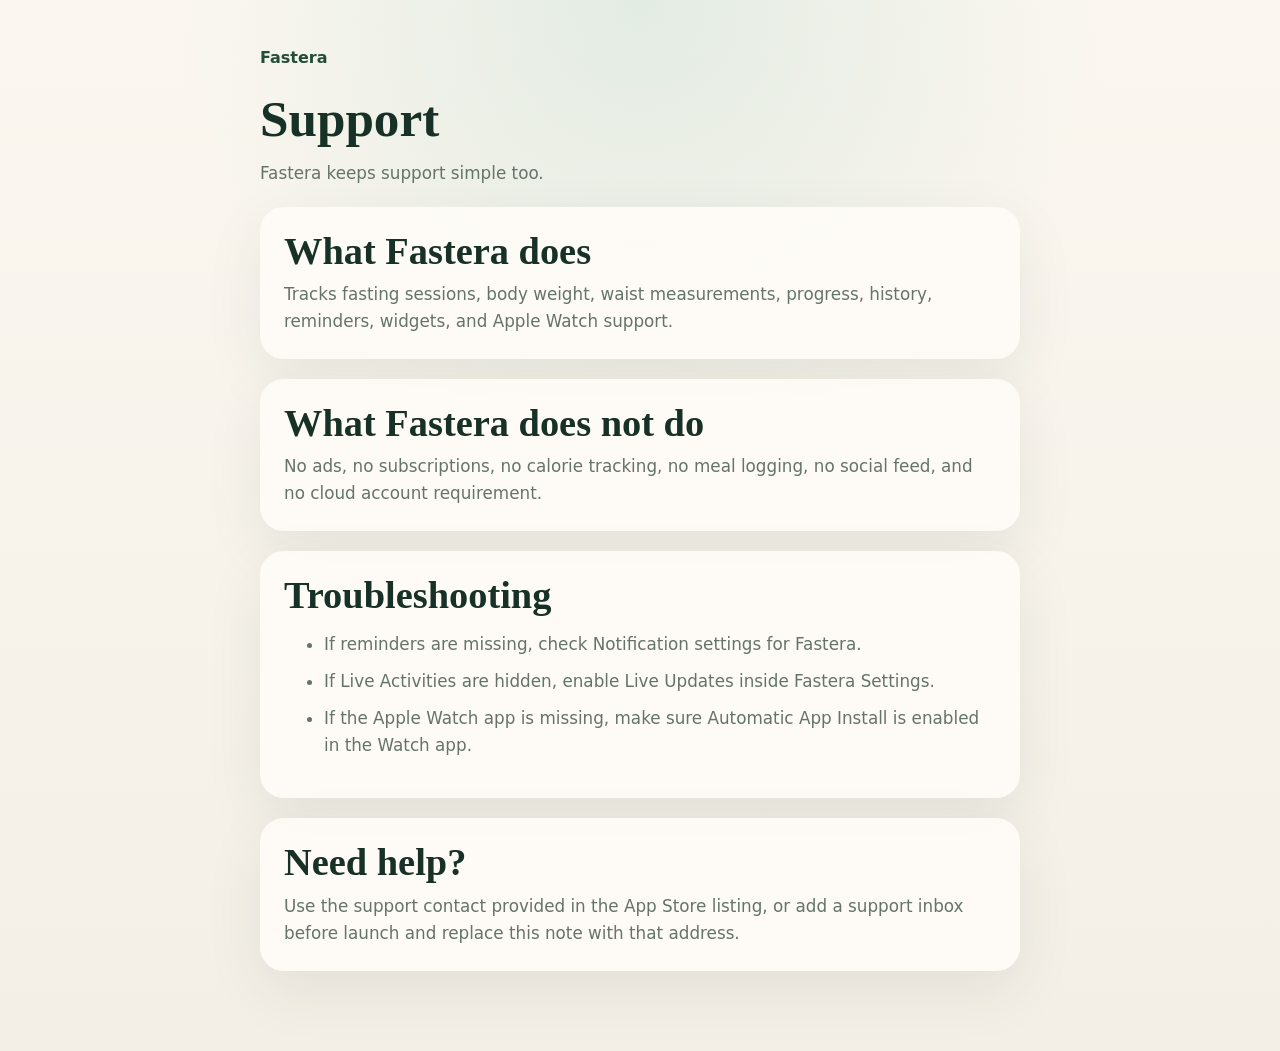
==== support.html @ b9ca1395 "Initial Fastera pages commit" ====
<!DOCTYPE html>
<html lang="en">
<head>
  <meta charset="utf-8">
  <meta name="viewport" content="width=device-width, initial-scale=1">
  <title>Fastera Support</title>
  <meta name="description" content="Support information for Fastera.">
  <link rel="stylesheet" href="styles.css">
</head>
<body>
  <main class="document">
    <a class="back-link" href="index.html">Fastera</a>
    <h1>Support</h1>
    <p class="lead">Fastera keeps support simple too.</p>

    <section>
      <h2>What Fastera does</h2>
      <p>Tracks fasting sessions, body weight, waist measurements, progress, history, reminders, widgets, and Apple Watch support.</p>
    </section>

    <section>
      <h2>What Fastera does not do</h2>
      <p>No ads, no subscriptions, no calorie tracking, no meal logging, no social feed, and no cloud account requirement.</p>
    </section>

    <section>
      <h2>Troubleshooting</h2>
      <ul>
        <li>If reminders are missing, check Notification settings for Fastera.</li>
        <li>If Live Activities are hidden, enable Live Updates inside Fastera Settings.</li>
        <li>If the Apple Watch app is missing, make sure Automatic App Install is enabled in the Watch app.</li>
      </ul>
    </section>

    <section>
      <h2>Need help?</h2>
      <p>Use the support contact provided in the App Store listing, or add a support inbox before launch and replace this note with that address.</p>
    </section>
  </main>
</body>
</html>
---- styles.css ----
:root {
  color-scheme: light;
  --stone: #f4efe6;
  --stone-deep: #e8dfd1;
  --paper: rgba(255, 252, 248, 0.9);
  --forest: #254c38;
  --forest-soft: #6d8e7e;
  --text: #173126;
  --muted: #647468;
  --shadow: 0 20px 60px rgba(29, 55, 43, 0.08);
  --radius-xl: 32px;
  --radius-lg: 24px;
  --radius-md: 18px;
}

* {
  box-sizing: border-box;
}

body {
  margin: 0;
  font-family: "SF Pro Text", "Inter", system-ui, sans-serif;
  background:
    radial-gradient(circle at top, rgba(203, 225, 214, 0.5), transparent 38%),
    linear-gradient(180deg, #fbf7f0 0%, var(--stone) 100%);
  color: var(--text);
}

a {
  color: inherit;
  text-decoration: none;
}

.page,
.document {
  width: min(1120px, calc(100% - 48px));
  margin: 0 auto;
}

.page {
  padding: 48px 0 80px;
}

.hero {
  display: grid;
  grid-template-columns: minmax(0, 1.05fr) minmax(320px, 0.95fr);
  gap: 40px;
  align-items: center;
  min-height: 82svh;
}

.hero-copy {
  display: grid;
  gap: 18px;
}

.app-icon {
  width: 88px;
  height: 88px;
  border-radius: 22px;
  box-shadow: var(--shadow);
}

.eyebrow {
  margin: 0;
  color: var(--forest-soft);
  font-size: 0.82rem;
  font-weight: 600;
  letter-spacing: 0.12em;
  text-transform: uppercase;
}

h1,
h2 {
  margin: 0;
  font-family: "Iowan Old Style", "Georgia", serif;
  font-weight: 600;
}

h1 {
  font-size: clamp(3.2rem, 7vw, 5.6rem);
  line-height: 0.95;
}

h2 {
  font-size: clamp(1.6rem, 3vw, 2.6rem);
  line-height: 1.05;
}

.lead,
section p,
section li,
.footer,
.button {
  font-size: 1.05rem;
  line-height: 1.6;
}

.lead {
  margin: 0;
  max-width: 40ch;
  color: var(--muted);
}

.hero-actions,
.footer nav {
  display: flex;
  flex-wrap: wrap;
  gap: 12px;
}

.button {
  display: inline-flex;
  align-items: center;
  justify-content: center;
  padding: 14px 22px;
  border-radius: 999px;
  transition: transform 160ms ease, background-color 160ms ease, color 160ms ease;
}

.button:hover {
  transform: translateY(-1px);
}

.button.primary {
  background: linear-gradient(180deg, #7fb79a 0%, #6eab8c 100%);
  color: white;
}

.button.secondary {
  background: rgba(255, 255, 255, 0.72);
  color: var(--forest);
  box-shadow: inset 0 0 0 1px rgba(37, 76, 56, 0.08);
}

.hero-surface,
.screen-card,
.values article,
.summary,
.document section {
  background: var(--paper);
  box-shadow: var(--shadow);
}

.hero-surface {
  padding: 28px;
  border-radius: var(--radius-xl);
}

.hero-surface img,
.screen-card img {
  display: block;
  width: 100%;
  height: auto;
}

.values {
  display: grid;
  grid-template-columns: repeat(3, minmax(0, 1fr));
  gap: 18px;
  margin: 20px 0 80px;
}

.values article,
.summary,
.document section {
  border-radius: var(--radius-lg);
  padding: 24px;
}

.values p,
.document p,
.document li {
  margin: 10px 0 0;
  color: var(--muted);
}

.section-heading {
  display: grid;
  gap: 8px;
  margin-bottom: 24px;
}

.screens {
  margin-bottom: 80px;
}

.screen-grid {
  display: grid;
  grid-template-columns: repeat(4, minmax(0, 1fr));
  gap: 18px;
}

.screen-card {
  padding: 18px;
  border-radius: var(--radius-lg);
}

.screen-card figcaption {
  margin-top: 14px;
  font-weight: 600;
}

.watch-card img {
  max-width: 240px;
  margin: 0 auto;
}

.summary-list {
  margin: 22px 0 0;
  padding-left: 18px;
  color: var(--muted);
  display: grid;
  gap: 10px;
}

.footer {
  width: min(1120px, calc(100% - 48px));
  margin: 0 auto;
  padding: 0 0 32px;
  display: flex;
  justify-content: space-between;
  gap: 16px;
  color: var(--muted);
}

.document {
  padding: 48px 0 80px;
  max-width: 760px;
}

.document h1 {
  font-size: clamp(2.4rem, 4vw, 4rem);
  margin-bottom: 16px;
}

.document section {
  margin-top: 20px;
}

.back-link {
  display: inline-block;
  margin-bottom: 28px;
  color: var(--forest);
  font-weight: 600;
}

@media (max-width: 980px) {
  .hero,
  .values,
  .screen-grid {
    grid-template-columns: 1fr;
  }

  .hero {
    min-height: auto;
    padding-top: 24px;
  }
}
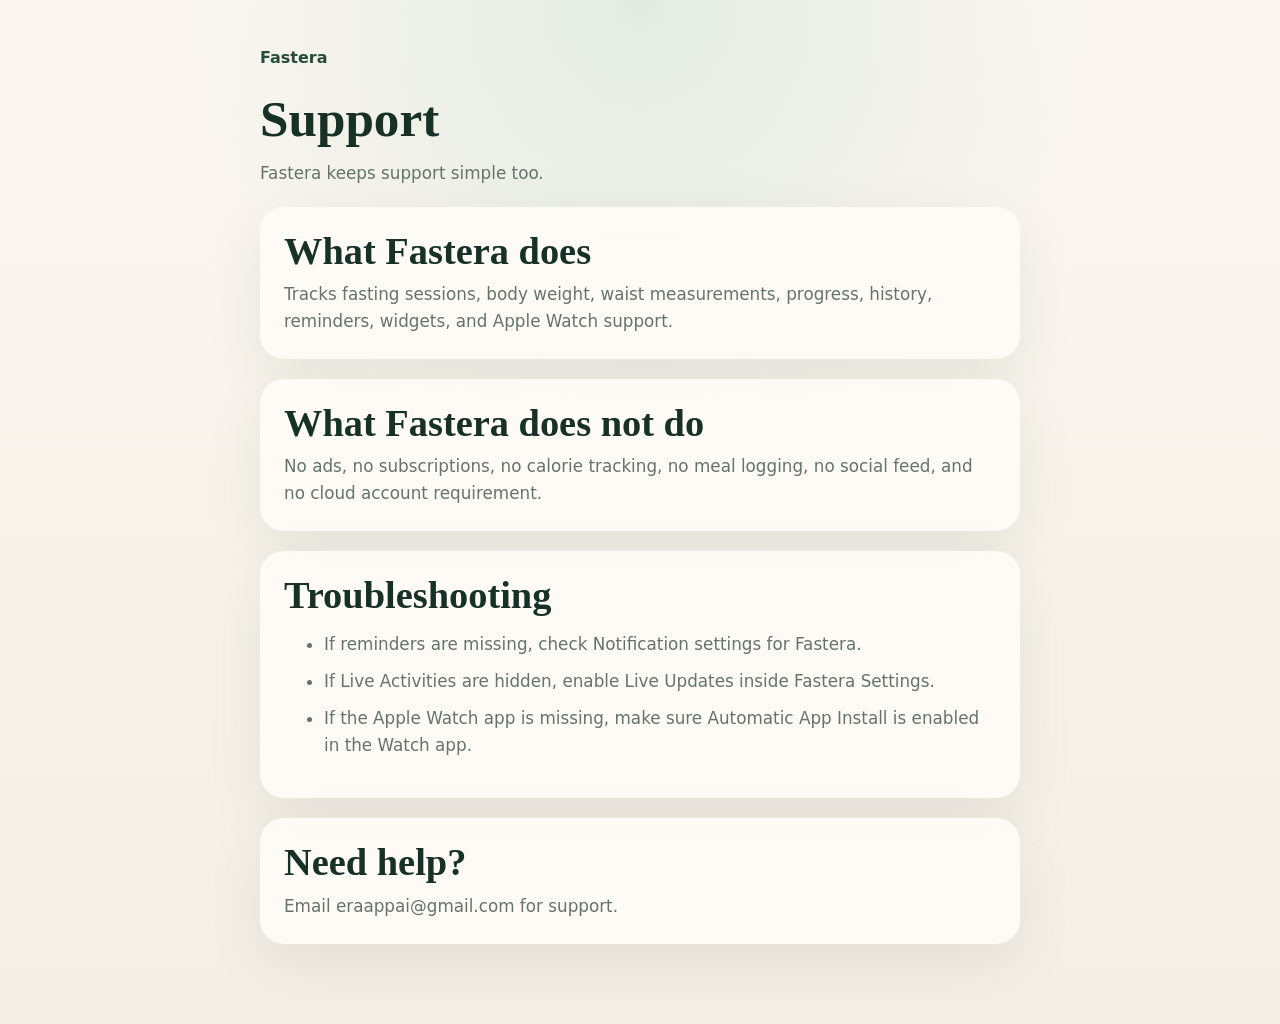
==== commit 1bf479e4: "Add Fastera support email" ====
--- a/support.html
+++ b/support.html
@@ -34,7 +34,7 @@
 
     <section>
       <h2>Need help?</h2>
-      <p>Use the support contact provided in the App Store listing, or add a support inbox before launch and replace this note with that address.</p>
+      <p>Email <a href="mailto:eraappai@gmail.com">eraappai@gmail.com</a> for support.</p>
     </section>
   </main>
 </body>
